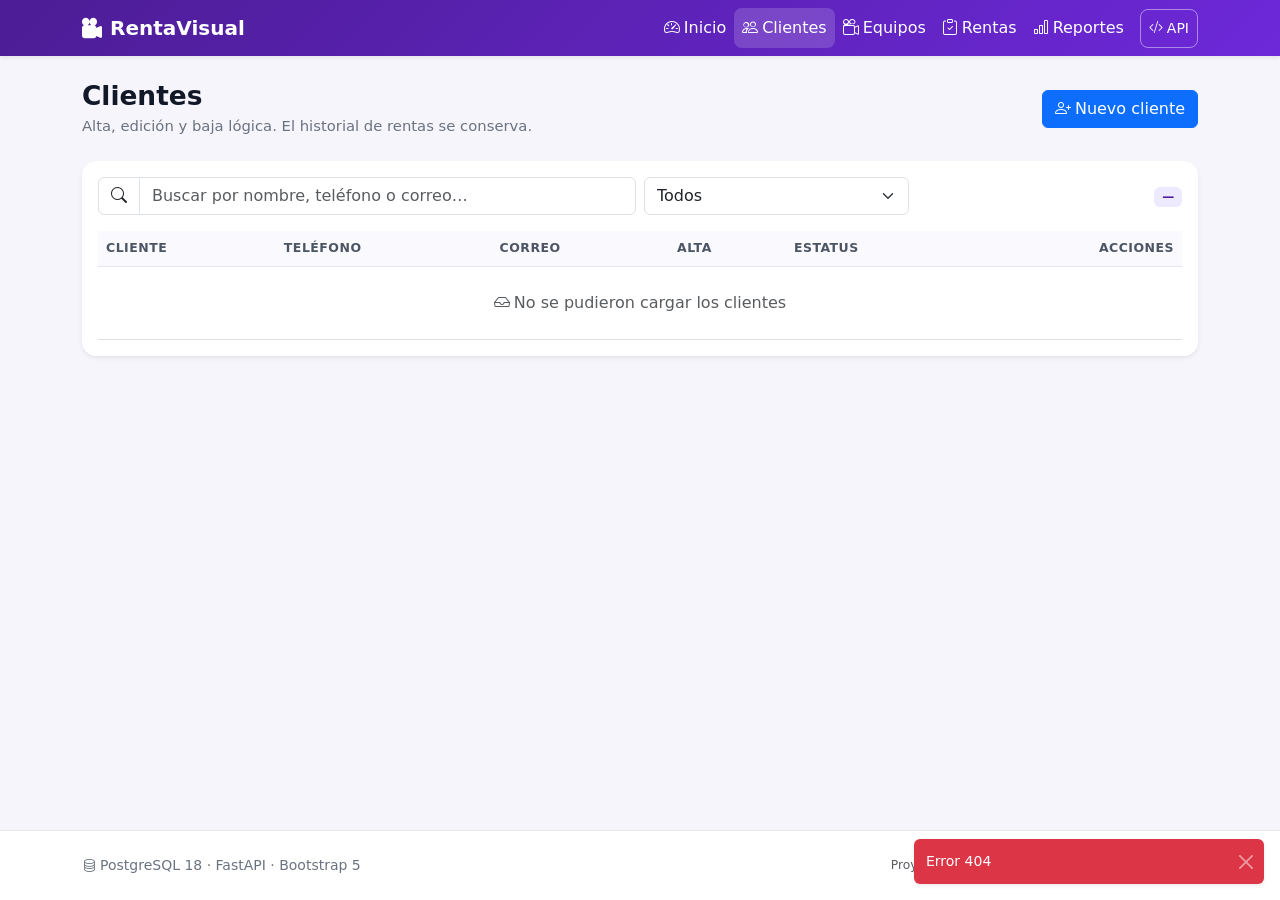
==== frontend/clientes.html @ f9eef6de "Frontend completo: panel, clientes, equipos, rentas y reportes - Capa compartida: api.js (cliente HT" ====
<!DOCTYPE html>
<html lang="es">
<head>
  <meta charset="UTF-8" />
  <meta name="viewport" content="width=device-width, initial-scale=1.0" />
  <title>Clientes · RentaVisual</title>
  <link href="https://cdn.jsdelivr.net/npm/bootstrap@5.3.3/dist/css/bootstrap.min.css" rel="stylesheet" />
  <link href="https://cdn.jsdelivr.net/npm/bootstrap-icons@1.11.3/font/bootstrap-icons.min.css" rel="stylesheet" />
  <link href="assets/css/estilos.css" rel="stylesheet" />
</head>
<body data-pagina="clientes">

  <div id="app-navbar"></div>

  <main class="container py-4">

    <div class="encabezado-pagina">
      <div>
        <h1>Clientes</h1>
        <p class="subtitulo">Alta, edición y baja lógica. El historial de rentas se conserva.</p>
      </div>
      <button class="btn btn-primary no-print" id="btnNuevoCliente">
        <i class="bi bi-person-plus me-1"></i>Nuevo cliente
      </button>
    </div>

    <div class="card shadow-sm">
      <div class="card-body">

        <!-- Barra de filtros -->
        <div class="row g-2 align-items-center mb-3">
          <div class="col-12 col-md-6">
            <div class="input-group">
              <span class="input-group-text bg-white"><i class="bi bi-search"></i></span>
              <input type="search" class="form-control" id="buscar"
                     placeholder="Buscar por nombre, teléfono o correo…" autocomplete="off" />
            </div>
          </div>
          <div class="col-7 col-md-3">
            <select class="form-select" id="filtroActivos">
              <option value="">Todos</option>
              <option value="true">Solo activos</option>
              <option value="false">Solo inactivos</option>
            </select>
          </div>
          <div class="col-5 col-md-3 text-md-end">
            <span class="badge badge-suave" id="contadorClientes">—</span>
          </div>
        </div>

        <div class="table-responsive">
          <table class="table table-hover align-middle tabla-datos">
            <thead>
              <tr>
                <th>Cliente</th>
                <th>Teléfono</th>
                <th>Correo</th>
                <th>Alta</th>
                <th>Estatus</th>
                <th class="text-end no-print">Acciones</th>
              </tr>
            </thead>
            <tbody id="tablaClientes">
              <tr><td colspan="6" class="text-center py-4 text-muted">Cargando…</td></tr>
            </tbody>
          </table>
        </div>
      </div>
    </div>

  </main>

  <div id="app-footer"></div>

  <!-- ===================== Modal crear / editar ===================== -->
  <div class="modal fade" id="modalCliente" tabindex="-1" aria-hidden="true">
    <div class="modal-dialog modal-dialog-centered">
      <form class="modal-content" id="formCliente" novalidate>
        <div class="modal-header">
          <h5 class="modal-title" id="tituloModalCliente">Nuevo cliente</h5>
          <button type="button" class="btn-close" data-bs-dismiss="modal" aria-label="Cerrar"></button>
        </div>
        <div class="modal-body">
          <input type="hidden" id="clienteId" />

          <div class="mb-3">
            <label class="form-label requerido" for="nombre">Nombre completo</label>
            <input type="text" class="form-control" id="nombre" required
                   minlength="3" maxlength="100" placeholder="Ej. Luis Ramírez" />
            <div class="invalid-feedback">Escribe al menos 3 caracteres.</div>
          </div>

          <div class="row g-3">
            <div class="col-md-6">
              <label class="form-label" for="telefono">Teléfono</label>
              <input type="tel" class="form-control" id="telefono" maxlength="20"
                     placeholder="5512345678" />
            </div>
            <div class="col-md-6">
              <label class="form-label" for="email">Correo</label>
              <input type="email" class="form-control" id="email"
                     placeholder="cliente@correo.com" />
              <div class="invalid-feedback">Escribe un correo válido.</div>
            </div>
          </div>

          <div class="form-check form-switch mt-3">
            <input class="form-check-input" type="checkbox" id="activo" checked />
            <label class="form-check-label" for="activo">Cliente activo (puede rentar)</label>
          </div>
        </div>
        <div class="modal-footer">
          <button type="button" class="btn btn-outline-secondary" data-bs-dismiss="modal">Cancelar</button>
          <button type="submit" class="btn btn-primary" id="btnGuardarCliente">
            <i class="bi bi-check-lg me-1"></i>Guardar
          </button>
        </div>
      </form>
    </div>
  </div>

  <!-- ===================== Modal historial ===================== -->
  <div class="modal fade" id="modalHistorial" tabindex="-1" aria-hidden="true">
    <div class="modal-dialog modal-xl modal-dialog-scrollable modal-dialog-centered">
      <div class="modal-content">
        <div class="modal-header">
          <h5 class="modal-title" id="tituloHistorial">Historial del cliente</h5>
          <button type="button" class="btn-close" data-bs-dismiss="modal" aria-label="Cerrar"></button>
        </div>
        <div class="modal-body">
          <div class="table-responsive">
            <table class="table table-hover align-middle tabla-datos">
              <thead>
                <tr>
                  <th>Folio</th>
                  <th>Inicio</th>
                  <th>Equipo</th>
                  <th class="text-center">Cantidad</th>
                  <th class="text-end">Subtotal</th>
                  <th>Estado</th>
                  <th>Devolución</th>
                </tr>
              </thead>
              <tbody id="tablaHistorial">
                <tr><td colspan="7" class="text-center py-4 text-muted">Cargando…</td></tr>
              </tbody>
            </table>
          </div>
        </div>
      </div>
    </div>
  </div>

  <script src="https://cdn.jsdelivr.net/npm/bootstrap@5.3.3/dist/js/bootstrap.bundle.min.js"></script>
  <script src="assets/js/api.js"></script>
  <script src="assets/js/comun.js"></script>
  <script src="assets/js/paginas/clientes.js"></script>
</body>
</html>
---- frontend/assets/css/estilos.css ----
/* =====================================================================
   Identidad visual del proyecto
   ---------------------------------------------------------------------
   Bootstrap hace el 80%. Aquí solo van los ajustes de marca y los
   detalles que Bootstrap no trae (barras de reportes, tablas, impresión).
   ===================================================================== */

:root {
  --marca: #6d28d9;
  --marca-oscura: #4c1d95;
  --marca-clara: #ede9fe;
  --fondo: #f6f5fb;
  --borde: #e5e7eb;
  --texto-suave: #6b7280;
  --exito: #059669;
  --peligro: #dc2626;
  --radio: 0.9rem;
}

/* --------------------------------- Base --------------------------------- */
body {
  background-color: var(--fondo);
  font-family: "Segoe UI", system-ui, -apple-system, sans-serif;
  color: #111827;
  min-height: 100vh;
  display: flex;
  flex-direction: column;
}

main {
  flex: 1 0 auto;
}

a {
  text-decoration: none;
}

/* -------------------------------- Navbar -------------------------------- */
.navbar-marca {
  background: linear-gradient(135deg, var(--marca-oscura), var(--marca));
}

.navbar-marca .navbar-brand,
.navbar-marca .nav-link {
  color: #fff;
}

.navbar-marca .nav-link {
  border-radius: 0.5rem;
  padding-inline: 0.75rem;
  transition: background-color 0.15s ease;
}

.navbar-marca .nav-link:hover,
.navbar-marca .nav-link.active {
  color: #fff;
  background-color: rgba(255, 255, 255, 0.16);
}

.navbar-marca .nav-docs {
  border: 1px solid rgba(255, 255, 255, 0.45);
  font-size: 0.875rem;
}

.navbar-marca .navbar-toggler {
  border-color: rgba(255, 255, 255, 0.5);
}

/* -------------------------------- Encabezado -------------------------------- */
.encabezado-pagina {
  display: flex;
  flex-wrap: wrap;
  gap: 1rem;
  justify-content: space-between;
  align-items: center;
  margin-bottom: 1.5rem;
}

.encabezado-pagina h1 {
  font-size: 1.65rem;
  font-weight: 700;
  margin: 0;
}

.encabezado-pagina .subtitulo {
  color: var(--texto-suave);
  font-size: 0.925rem;
  margin: 0.2rem 0 0;
}

/* --------------------------------- Tarjetas --------------------------------- */
.card {
  border: 0;
  border-radius: var(--radio);
}

.tarjeta-metrica {
  transition: transform 0.15s ease, box-shadow 0.15s ease;
}

.tarjeta-metrica:hover {
  transform: translateY(-3px);
  box-shadow: 0 0.6rem 1.4rem rgba(76, 29, 149, 0.15) !important;
}

.tarjeta-metrica .valor {
  font-size: 1.9rem;
  font-weight: 700;
  line-height: 1.1;
}

.tarjeta-metrica .icono {
  width: 2.75rem;
  height: 2.75rem;
  display: grid;
  place-items: center;
  border-radius: 50%;
  background: var(--marca-clara);
  color: var(--marca);
  font-size: 1.25rem;
  flex: 0 0 auto;
}

.tarjeta-accion {
  display: block;
  height: 100%;
  color: inherit;
  border: 1px solid var(--borde);
  border-radius: var(--radio);
  background: #fff;
  transition: border-color 0.15s ease, transform 0.15s ease;
}

.tarjeta-accion:hover {
  border-color: var(--marca);
  transform: translateY(-2px);
  color: var(--marca);
}

.tarjeta-accion .icono {
  font-size: 1.5rem;
  color: var(--marca);
}

/* ---------------------------------- Tablas ---------------------------------- */
.tabla-datos {
  background: #fff;
  margin-bottom: 0;
}

.tabla-datos thead th {
  background: #faf9fe;
  color: #4b5563;
  font-size: 0.78rem;
  text-transform: uppercase;
  letter-spacing: 0.04em;
  font-weight: 700;
  border-bottom: 1px solid var(--borde);
  white-space: nowrap;
}

.tabla-datos td,
.tabla-datos th {
  vertical-align: middle;
}

.tabla-datos tbody tr:hover {
  background-color: #fbfaff;
}

.acciones-tabla {
  white-space: nowrap;
}

.acciones-tabla .btn {
  --bs-btn-padding-y: 0.2rem;
  --bs-btn-padding-x: 0.45rem;
  --bs-btn-font-size: 0.8rem;
}

.celda-principal {
  font-weight: 600;
}

.celda-secundaria {
  color: var(--texto-suave);
  font-size: 0.82rem;
}

/* ---------------------------------- Badges ---------------------------------- */
.badge-estado {
  font-weight: 600;
  letter-spacing: 0.02em;
  padding: 0.4em 0.65em;
}

.badge-suave {
  background: var(--marca-clara);
  color: var(--marca-oscura);
  font-weight: 600;
}

/* ----------------------------- Barras de reportes ----------------------------- */
.barra {
  background: #f1f0f7;
  border-radius: 999px;
  height: 0.55rem;
  overflow: hidden;
  min-width: 90px;
}

.barra > span {
  display: block;
  height: 100%;
  border-radius: 999px;
  background: linear-gradient(90deg, var(--marca), #a78bfa);
  transition: width 0.4s ease;
}

/* ------------------------------- Formularios ------------------------------- */
.form-label {
  font-size: 0.875rem;
  font-weight: 600;
  margin-bottom: 0.25rem;
}

.form-text {
  font-size: 0.8rem;
}

.requerido::after {
  content: " *";
  color: var(--peligro);
}

/* ------------------------------- Carrito ------------------------------- */
.carrito-vacio {
  text-align: center;
  color: var(--texto-suave);
  padding: 1.5rem 1rem;
  border: 1px dashed var(--borde);
  border-radius: 0.65rem;
}

.resumen-total {
  display: flex;
  justify-content: space-between;
  align-items: baseline;
  padding: 0.75rem 1rem;
  background: var(--marca-clara);
  border-radius: 0.65rem;
}

.resumen-total .monto {
  font-size: 1.35rem;
  font-weight: 700;
  color: var(--marca-oscura);
}

/* ------------------------------- Offcanvas ------------------------------- */
@media (min-width: 992px) {
  .offcanvas-detalle {
    width: 680px;
  }
}

.dato-detalle dt {
  font-size: 0.75rem;
  text-transform: uppercase;
  letter-spacing: 0.04em;
  color: var(--texto-suave);
  font-weight: 700;
}

.dato-detalle dd {
  margin-bottom: 0.75rem;
}

/* --------------------------------- Varios --------------------------------- */
.pie-pagina {
  background: #fff;
  border-top: 1px solid var(--borde);
  color: var(--texto-suave);
  font-size: 0.875rem;
}

.spinner-border-sm {
  vertical-align: -0.125em;
}

.texto-mono {
  font-family: "Cascadia Code", "Consolas", monospace;
  font-size: 0.82rem;
}

.cursor-pointer {
  cursor: pointer;
}

.solo-print {
  display: none;
}

/* -------------------------------- Impresión -------------------------------- */
@media print {
  .navbar,
  .pie-pagina,
  .no-print,
  .toast-container,
  .btn {
    display: none !important;
  }

  body {
    background: #fff;
  }

  main {
    padding: 0 !important;
  }

  .card {
    box-shadow: none !important;
    border: 1px solid #ddd;
  }

  .solo-print {
    display: block;
  }
}
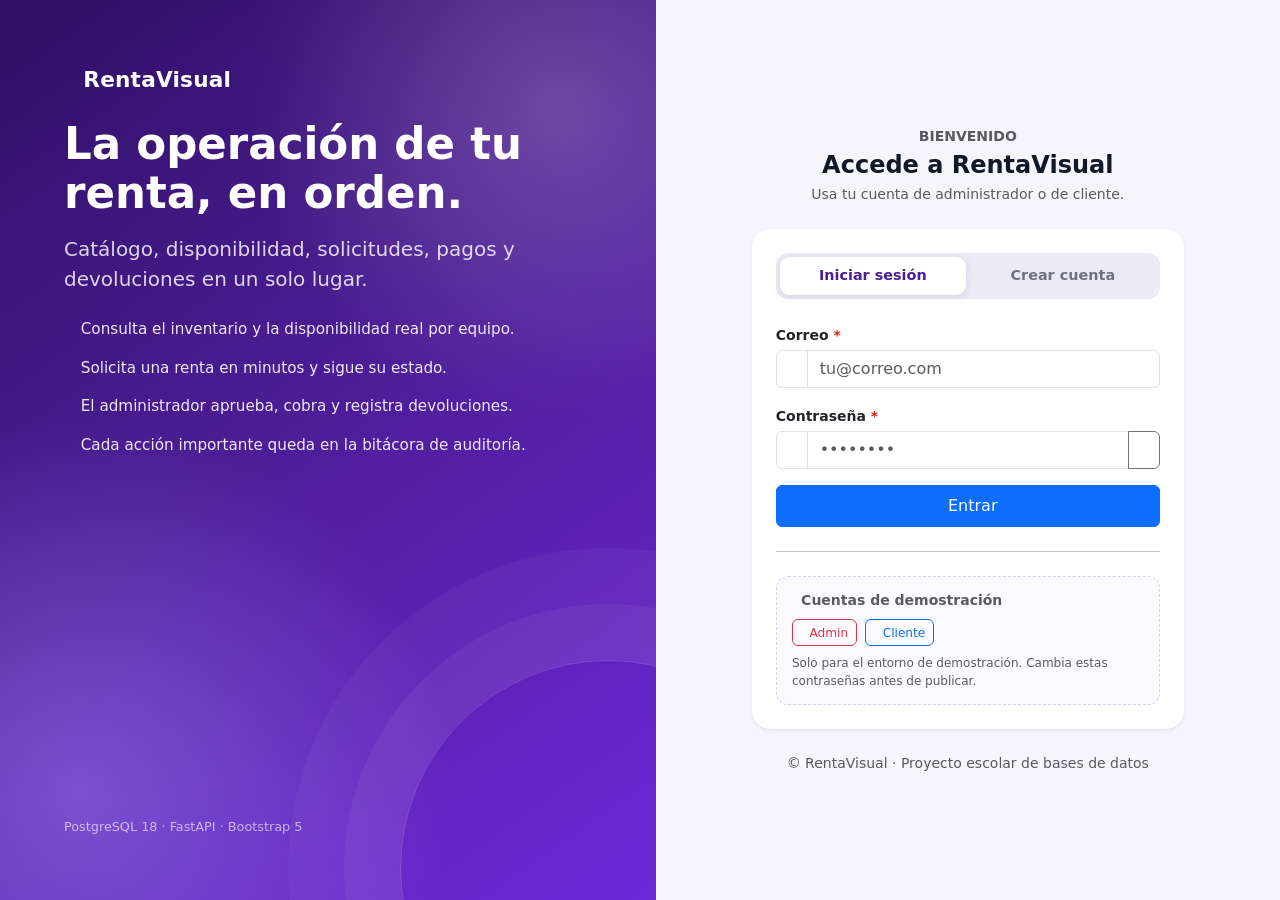
==== commit 776cc231: "Agrega login con dos roles, solicitudes de renta y auditoria - Roles admin/cliente con cookie de ses" ====
--- a/frontend/clientes.html
+++ b/frontend/clientes.html
@@ -8,7 +8,7 @@
   <link href="https://cdn.jsdelivr.net/npm/bootstrap-icons@1.11.3/font/bootstrap-icons.min.css" rel="stylesheet" />
   <link href="assets/css/estilos.css" rel="stylesheet" />
 </head>
-<body data-pagina="clientes">
+<body data-pagina="clientes" data-solo-admin="true">
 
   <div id="app-navbar"></div>
 
@@ -55,13 +55,14 @@
                 <th>Cliente</th>
                 <th>Teléfono</th>
                 <th>Correo</th>
+                <th>Acceso</th>
                 <th>Alta</th>
                 <th>Estatus</th>
                 <th class="text-end no-print">Acciones</th>
               </tr>
             </thead>
             <tbody id="tablaClientes">
-              <tr><td colspan="6" class="text-center py-4 text-muted">Cargando…</td></tr>
+              <tr><td colspan="7" class="text-center py-4 text-muted">Cargando…</td></tr>
             </tbody>
           </table>
         </div>
@@ -114,6 +115,56 @@
           <button type="submit" class="btn btn-primary" id="btnGuardarCliente">
             <i class="bi bi-check-lg me-1"></i>Guardar
           </button>
+        </div>
+      </form>
+    </div>
+  </div>
+
+  <!-- ===================== Modal acceso al portal ===================== -->
+  <div class="modal fade" id="modalAcceso" tabindex="-1" aria-hidden="true">
+    <div class="modal-dialog modal-dialog-centered">
+      <form class="modal-content" id="formAcceso" novalidate>
+        <div class="modal-header">
+          <h5 class="modal-title"><i class="bi bi-key me-2"></i>Acceso al portal</h5>
+          <button type="button" class="btn-close" data-bs-dismiss="modal" aria-label="Cerrar"></button>
+        </div>
+        <div class="modal-body">
+          <input type="hidden" id="accesoClienteId" />
+
+          <div class="alert alert-light border small" id="accesoEstado"></div>
+
+          <div class="mb-3">
+            <label class="form-label requerido" for="accesoEmail">Correo de acceso</label>
+            <input type="email" class="form-control" id="accesoEmail" required
+                   autocomplete="off" placeholder="cliente@correo.com" />
+            <div class="invalid-feedback">Escribe un correo válido.</div>
+          </div>
+
+          <div class="mb-3">
+            <label class="form-label requerido" for="accesoPassword">Contraseña</label>
+            <input type="password" class="form-control" id="accesoPassword" required
+                   minlength="8" autocomplete="new-password" placeholder="Mínimo 8 caracteres" />
+            <div class="form-text" id="accesoPasswordAyuda">
+              Se guarda cifrada con PBKDF2. Compártela con el cliente por un medio seguro.
+            </div>
+          </div>
+
+          <div class="mb-0">
+            <label class="form-label" for="accesoNombre">Nombre para mostrar</label>
+            <input type="text" class="form-control" id="accesoNombre" maxlength="100"
+                   placeholder="Se usa el nombre del cliente si lo dejas vacío" />
+          </div>
+        </div>
+        <div class="modal-footer justify-content-between">
+          <button type="button" class="btn btn-outline-danger d-none" id="btnRevocarAcceso">
+            <i class="bi bi-key me-1"></i>Revocar acceso
+          </button>
+          <div class="d-flex gap-2 ms-auto">
+            <button type="button" class="btn btn-outline-secondary" data-bs-dismiss="modal">Cancelar</button>
+            <button type="submit" class="btn btn-primary" id="btnGuardarAcceso">
+              <i class="bi bi-check-lg me-1"></i>Guardar acceso
+            </button>
+          </div>
         </div>
       </form>
     </div>
--- a/frontend/assets/css/estilos.css
+++ b/frontend/assets/css/estilos.css
@@ -168,6 +168,15 @@
   background-color: #fbfaff;
 }
 
+.tabla-datos tbody tr.fila-pendiente {
+  background-color: #fffbeb;
+  box-shadow: inset 3px 0 0 #f59e0b;
+}
+
+.tabla-datos tbody tr.fila-pendiente:hover {
+  background-color: #fef3c7;
+}
+
 .acciones-tabla {
   white-space: nowrap;
 }
@@ -299,6 +308,389 @@
 
 .solo-print {
   display: none;
+}
+
+/* ------------------------------ Sesión / navbar ------------------------------ */
+.avatar-nav {
+  width: 1.9rem;
+  height: 1.9rem;
+  border-radius: 50%;
+  display: inline-grid;
+  place-items: center;
+  background: rgba(255, 255, 255, 0.22);
+  border: 1px solid rgba(255, 255, 255, 0.45);
+  font-weight: 700;
+  font-size: 0.85rem;
+}
+
+.navbar-marca .badge {
+  vertical-align: 0.1em;
+  font-size: 0.65rem;
+}
+
+/* ---------------------------------- Login ---------------------------------- */
+.auth-page {
+  min-height: 100vh;
+  display: grid;
+  grid-template-columns: 1.05fr 1fr;
+  background: #fff;
+}
+
+.auth-marca {
+  position: relative;
+  overflow: hidden;
+  display: flex;
+  flex-direction: column;
+  justify-content: space-between;
+  gap: 2.5rem;
+  padding: clamp(2rem, 5vw, 4rem);
+  color: #fff;
+  background:
+    radial-gradient(circle at 85% 12%, rgba(255, 255, 255, 0.2), transparent 32%),
+    radial-gradient(circle at 12% 88%, rgba(167, 139, 250, 0.45), transparent 38%),
+    linear-gradient(145deg, #2e1065 0%, var(--marca-oscura) 45%, var(--marca) 100%);
+}
+
+.auth-marca::after {
+  content: "";
+  position: absolute;
+  width: 26rem;
+  height: 26rem;
+  right: -10rem;
+  bottom: -11rem;
+  border: 1px solid rgba(255, 255, 255, 0.18);
+  border-radius: 50%;
+  box-shadow: 0 0 0 3.5rem rgba(255, 255, 255, 0.05),
+              0 0 0 7rem rgba(255, 255, 255, 0.035);
+  pointer-events: none;
+}
+
+.auth-marca .marca-logo {
+  position: relative;
+  z-index: 1;
+  display: inline-flex;
+  align-items: center;
+  gap: 0.7rem;
+  font-size: 1.35rem;
+  font-weight: 800;
+  letter-spacing: 0.01em;
+}
+
+.auth-marca h1 {
+  position: relative;
+  z-index: 1;
+  font-size: clamp(1.9rem, 3.4vw, 2.9rem);
+  font-weight: 800;
+  line-height: 1.12;
+  max-width: 24ch;
+}
+
+.auth-marca .lead {
+  position: relative;
+  z-index: 1;
+  color: rgba(255, 255, 255, 0.82);
+  max-width: 42ch;
+}
+
+.lista-beneficios {
+  position: relative;
+  z-index: 1;
+  list-style: none;
+  padding: 0;
+  margin: 0;
+  display: grid;
+  gap: 0.85rem;
+}
+
+.lista-beneficios li {
+  display: flex;
+  gap: 0.7rem;
+  align-items: flex-start;
+  color: rgba(255, 255, 255, 0.9);
+  font-size: 0.95rem;
+}
+
+.lista-beneficios i {
+  color: #c4b5fd;
+  margin-top: 0.15rem;
+}
+
+.auth-pie {
+  position: relative;
+  z-index: 1;
+  color: rgba(255, 255, 255, 0.62);
+  font-size: 0.8rem;
+}
+
+.auth-formulario {
+  display: flex;
+  align-items: center;
+  justify-content: center;
+  padding: clamp(1.5rem, 4vw, 3rem);
+  background: var(--fondo);
+}
+
+.auth-card {
+  width: min(27rem, 100%);
+}
+
+.auth-card .card {
+  border-radius: 1.15rem;
+}
+
+.auth-tabs {
+  display: grid;
+  grid-template-columns: 1fr 1fr;
+  gap: 0.25rem;
+  padding: 0.25rem;
+  background: #eceaf5;
+  border-radius: 0.75rem;
+}
+
+.auth-tabs button {
+  border: 0;
+  background: transparent;
+  border-radius: 0.6rem;
+  padding: 0.5rem 0.75rem;
+  font-weight: 600;
+  font-size: 0.9rem;
+  color: var(--texto-suave);
+}
+
+.auth-tabs button.activo {
+  background: #fff;
+  color: var(--marca-oscura);
+  box-shadow: 0 2px 8px rgba(76, 29, 149, 0.12);
+}
+
+.auth-demo {
+  border: 1px dashed #d8d2ea;
+  background: #fbfaff;
+  border-radius: 0.75rem;
+  padding: 0.85rem 0.95rem;
+}
+
+.auth-demo button {
+  --bs-btn-padding-y: 0.2rem;
+  --bs-btn-padding-x: 0.5rem;
+  --bs-btn-font-size: 0.76rem;
+}
+
+@media (max-width: 991.98px) {
+  .auth-page {
+    grid-template-columns: 1fr;
+  }
+
+  .auth-marca {
+    padding: 2rem 1.5rem;
+    gap: 1.5rem;
+  }
+
+  .auth-marca h1 {
+    font-size: 1.7rem;
+  }
+
+  .lista-beneficios {
+    display: none;
+  }
+}
+
+/* ------------------------------ Portal cliente ------------------------------ */
+.hero-cliente {
+  position: relative;
+  overflow: hidden;
+  border-radius: 1.1rem;
+  padding: clamp(1.4rem, 3vw, 2.2rem);
+  color: #fff;
+  background:
+    radial-gradient(circle at 88% 20%, rgba(255, 255, 255, 0.2), transparent 30%),
+    linear-gradient(135deg, var(--marca-oscura), var(--marca));
+}
+
+.hero-cliente .saludo {
+  color: rgba(255, 255, 255, 0.76);
+  font-size: 0.9rem;
+}
+
+.hero-cliente h1 {
+  font-size: clamp(1.5rem, 2.6vw, 2rem);
+  font-weight: 800;
+  margin: 0.15rem 0 0.4rem;
+}
+
+.hero-cliente .chip {
+  display: inline-flex;
+  align-items: center;
+  gap: 0.4rem;
+  background: rgba(255, 255, 255, 0.16);
+  border: 1px solid rgba(255, 255, 255, 0.3);
+  border-radius: 999px;
+  padding: 0.3rem 0.7rem;
+  font-size: 0.8rem;
+}
+
+.equipo-card {
+  height: 100%;
+  border: 1px solid var(--borde);
+  border-radius: var(--radio);
+  background: #fff;
+  transition: transform 0.15s ease, box-shadow 0.15s ease, border-color 0.15s ease;
+}
+
+.equipo-card:hover {
+  transform: translateY(-3px);
+  border-color: #c4b5fd;
+  box-shadow: 0 0.7rem 1.5rem rgba(76, 29, 149, 0.12);
+}
+
+.equipo-card .icono-categoria {
+  width: 2.6rem;
+  height: 2.6rem;
+  display: grid;
+  place-items: center;
+  border-radius: 0.7rem;
+  background: var(--marca-clara);
+  color: var(--marca);
+  font-size: 1.2rem;
+}
+
+.equipo-card .precio {
+  color: var(--marca-oscura);
+  font-size: 1.15rem;
+  font-weight: 800;
+}
+
+.equipo-card .precio small {
+  color: var(--texto-suave);
+  font-size: 0.72rem;
+  font-weight: 500;
+}
+
+.carrito-linea {
+  display: flex;
+  justify-content: space-between;
+  align-items: flex-start;
+  gap: 0.75rem;
+  padding: 0.65rem 0;
+  border-bottom: 1px dashed var(--borde);
+}
+
+.carrito-linea:last-child {
+  border-bottom: 0;
+}
+
+.resumen-sticky {
+  position: sticky;
+  top: 5.2rem;
+}
+
+.tab-portal {
+  border-bottom: 1px solid var(--borde);
+  gap: 0.25rem;
+}
+
+.tab-portal .nav-link {
+  color: var(--texto-suave);
+  font-weight: 600;
+  border: 0;
+  border-bottom: 2px solid transparent;
+  border-radius: 0;
+  padding: 0.7rem 0.9rem;
+}
+
+.tab-portal .nav-link.active {
+  color: var(--marca-oscura);
+  background: transparent;
+  border-bottom-color: var(--marca);
+}
+
+.tarjeta-solicitud {
+  border: 1px solid var(--borde);
+  border-radius: var(--radio);
+  background: #fff;
+  transition: border-color 0.15s ease, box-shadow 0.15s ease;
+}
+
+.tarjeta-solicitud:hover {
+  border-color: #c4b5fd;
+  box-shadow: 0 0.5rem 1.2rem rgba(76, 29, 149, 0.08);
+}
+
+.timeline {
+  list-style: none;
+  margin: 0;
+  padding: 0;
+  display: grid;
+  gap: 0.8rem;
+}
+
+.timeline li {
+  display: grid;
+  grid-template-columns: 1.5rem 1fr;
+  gap: 0.65rem;
+  position: relative;
+}
+
+.timeline li::before {
+  content: "";
+  position: absolute;
+  left: 0.7rem;
+  top: 1.55rem;
+  bottom: -0.9rem;
+  width: 1px;
+  background: var(--borde);
+}
+
+.timeline li:last-child::before {
+  display: none;
+}
+
+.timeline .punto {
+  width: 1.45rem;
+  height: 1.45rem;
+  border-radius: 50%;
+  display: grid;
+  place-items: center;
+  font-size: 0.7rem;
+  background: var(--marca-clara);
+  color: var(--marca-oscura);
+  z-index: 1;
+}
+
+/* ------------------------------- Actividad ------------------------------- */
+.feed-item {
+  display: grid;
+  grid-template-columns: 2.2rem 1fr auto;
+  gap: 0.75rem;
+  align-items: start;
+  padding: 0.8rem 0;
+  border-bottom: 1px solid #f0eef7;
+}
+
+.feed-item:last-child {
+  border-bottom: 0;
+}
+
+.feed-icono {
+  width: 2.2rem;
+  height: 2.2rem;
+  display: grid;
+  place-items: center;
+  border-radius: 50%;
+  background: var(--marca-clara);
+  color: var(--marca-oscura);
+  font-size: 0.95rem;
+}
+
+.accion-chip {
+  display: inline-block;
+  font-family: "Cascadia Code", "Consolas", monospace;
+  font-size: 0.72rem;
+  background: #f4f2fb;
+  border: 1px solid #e7e2f6;
+  color: #5b21b6;
+  border-radius: 999px;
+  padding: 0.15rem 0.55rem;
 }
 
 /* -------------------------------- Impresión -------------------------------- */
